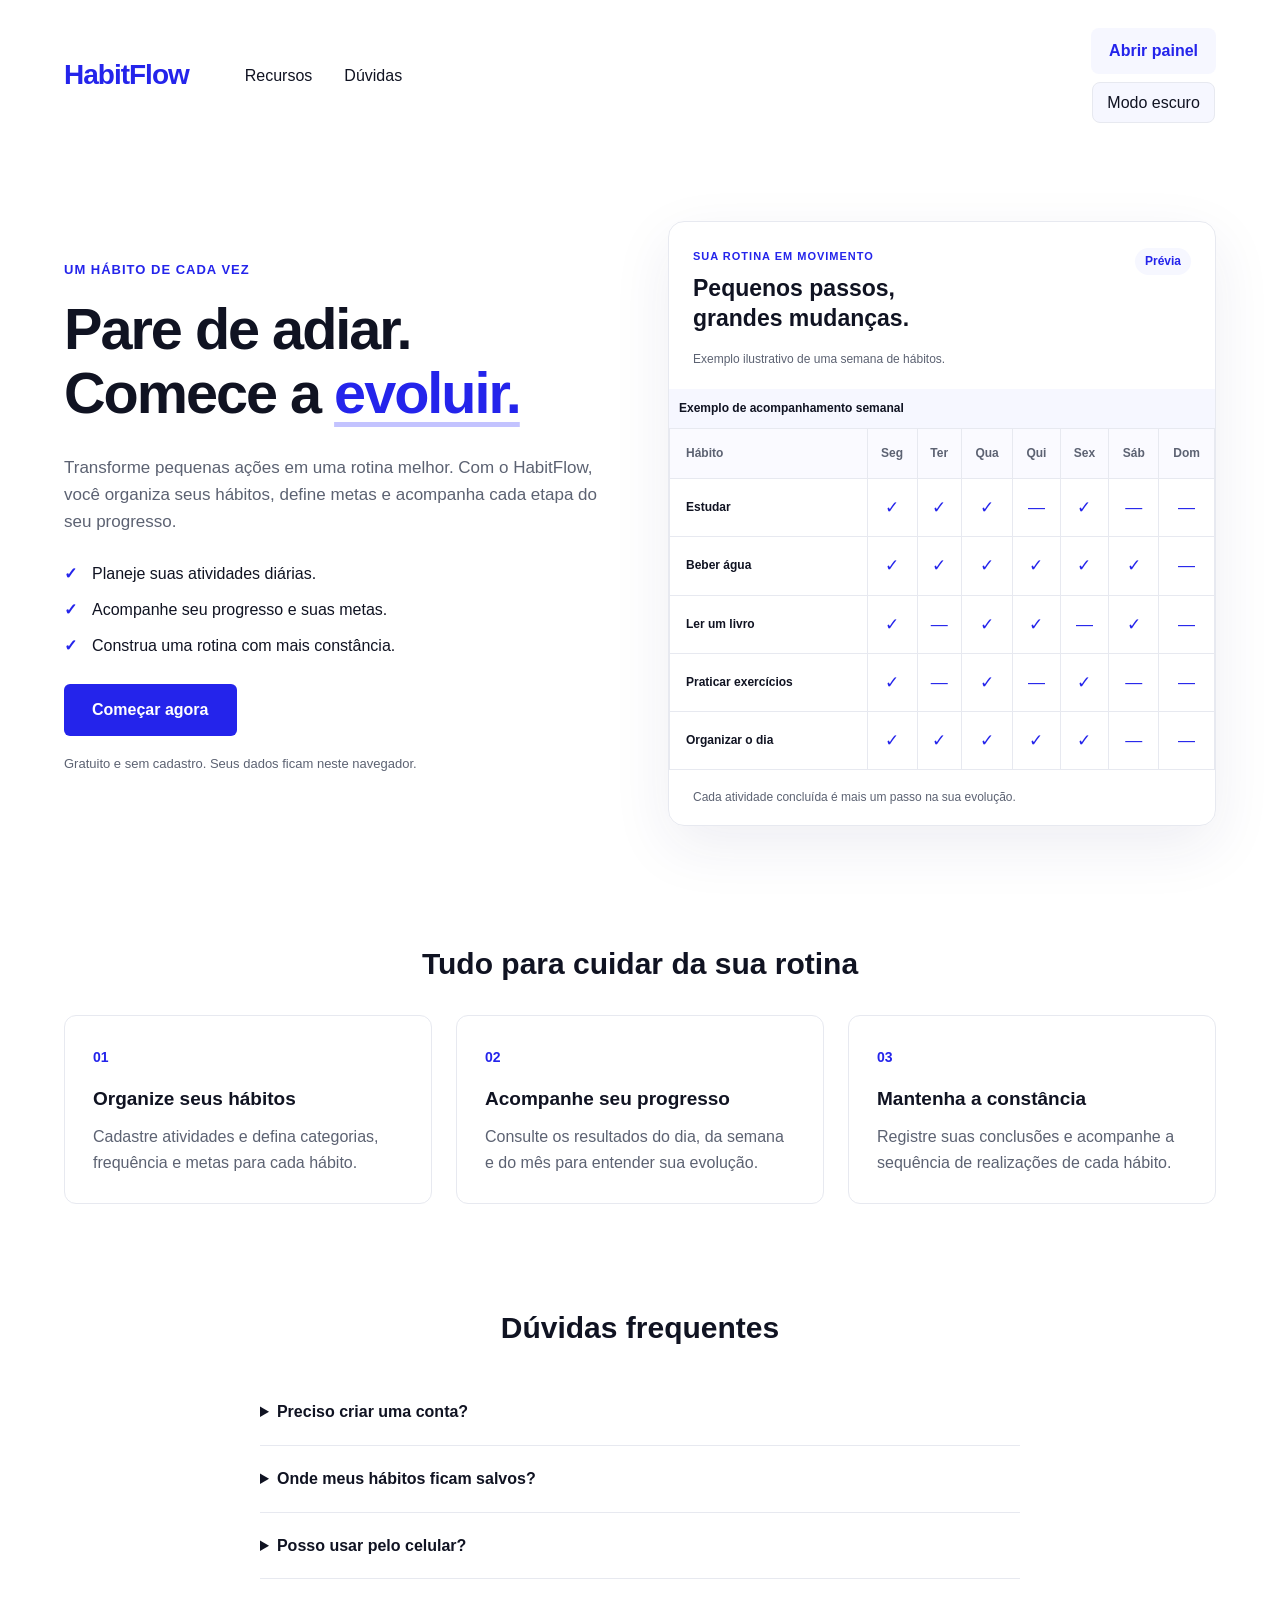
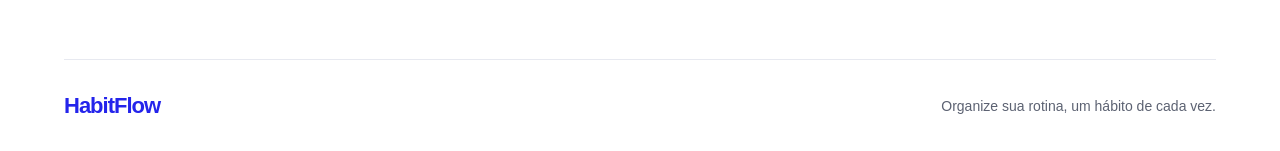
==== html/index.html @ 920fa384 "melhoria na UI (User Interface) da dashboard.html e correção de link na página index.html." ====
<!DOCTYPE html>
<html lang="pt-BR">

<head>

  <!-- Permite acentos e adapta a página à largura do dispositivo. -->

  <meta charset="UTF-8">
  <meta name="viewport" content="width=device-width, initial-scale=1.0">

  <title>HabitFlow | Organize sua rotina</title>

  <meta name="description" content="Organize seus hábitos, estabeleça metas e acompanhe seu progresso com o HabitFlow.">

  <!-- Estilo exclusivo da página inicial. -->

  <link rel="stylesheet" href="../css/inicio.css">

  <script src="../js/inicio.js" defer></script>
</head>

<body>

  <!-- Apresenta a marca, a navegação e o acesso ao painel. -->

  <header class="cabecalho">

    <a class="logo" href="index.html" aria-label="HabitFlow — início">

      HabitFlow

    </a>

    <nav aria-label="Navegação principal">

      <!-- Os links com # levam às seções desta mesma página. -->

      <a href="#recursos">Recursos</a>
      <a href="#duvidas">Dúvidas</a>

    </nav>

    <!-- Agrupa o acesso e o tema na posição indicada. -->
    <div class="acoes-cabecalho">
      <a class="acesso" href="dashboard.html">Abrir painel</a>
      <button id="tema" type="button" aria-pressed="false">Modo escuro</button>
    </div>

  </header>

  <main>

    <!-- Apresentação principal: texto à esquerda e demonstração à direita. -->

    <section class="apresentacao" aria-labelledby="titulo">

      <div class="conteudo">

        <p class="etiqueta">Um hábito de cada vez</p>

        <h1 id="titulo">

          Pare de adiar.<br>
          Comece a <span>evoluir.</span>

        </h1>

        <p class="descricao">

          Transforme pequenas ações em uma rotina melhor.
          Com o HabitFlow, você organiza seus hábitos, define metas
          e acompanha cada etapa do seu progresso.

        </p>

        <ul class="beneficios">

          <li>Planeje suas atividades diárias.</li>
          <li>Acompanhe seu progresso e suas metas.</li>
          <li>Construa uma rotina com mais constância.</li>

        </ul>

        <!-- Abre a página que cadastra e acompanha os hábitos. -->

        <a class="botao" href="dashboard.html">Começar agora</a>

        <p class="observacao">

          Gratuito e sem cadastro. Seus dados ficam neste navegador.

        </p>

      </div>

      <!-- Exemplo visual: os registros abaixo não são dados do usuário. -->

      <div class="previa">

        <div class="previa-cabecalho">

          <div>

            <p class="etiqueta">Sua rotina em movimento</p>
            <h2>Pequenos passos, grandes mudanças.</h2>

          </div>

          <span class="selo">Prévia</span>

        </div>

        <p id="aviso-previa" class="aviso-previa">

          Exemplo ilustrativo de uma semana de hábitos.

        </p>

        <!-- Permite rolar a tabela horizontalmente em telas pequenas. -->

        <div class="tabela-container">

          <table aria-describedby="aviso-previa">

            <caption>Exemplo de acompanhamento semanal</caption>

            <thead>

              <tr>

                <th scope="col">Hábito</th>
                <th scope="col">Seg</th>
                <th scope="col">Ter</th>
                <th scope="col">Qua</th>
                <th scope="col">Qui</th>
                <th scope="col">Sex</th>
                <th scope="col">Sáb</th>
                <th scope="col">Dom</th>

              </tr>

            </thead>

            <!-- Os rótulos descrevem os símbolos para leitores de tela. -->

            <tbody>

              <tr>

                <th scope="row">Estudar</th>
                <td aria-label="Concluído">✓</td>
                <td aria-label="Concluído">✓</td>
                <td aria-label="Concluído">✓</td>
                <td aria-label="Pendente">—</td>
                <td aria-label="Concluído">✓</td>
                <td aria-label="Não previsto">—</td>
                <td aria-label="Não previsto">—</td>

              </tr>

              <tr>

                <th scope="row">Beber água</th>
                <td aria-label="Concluído">✓</td>
                <td aria-label="Concluído">✓</td>
                <td aria-label="Concluído">✓</td>
                <td aria-label="Concluído">✓</td>
                <td aria-label="Concluído">✓</td>
                <td aria-label="Concluído">✓</td>
                <td aria-label="Pendente">—</td>

              </tr>

              <tr>

                <th scope="row">Ler um livro</th>
                <td aria-label="Concluído">✓</td>
                <td aria-label="Pendente">—</td>
                <td aria-label="Concluído">✓</td>
                <td aria-label="Concluído">✓</td>
                <td aria-label="Pendente">—</td>
                <td aria-label="Concluído">✓</td>
                <td aria-label="Pendente">—</td>

              </tr>

              <tr>

                <th scope="row">Praticar exercícios</th>
                <td aria-label="Concluído">✓</td>
                <td aria-label="Não previsto">—</td>
                <td aria-label="Concluído">✓</td>
                <td aria-label="Não previsto">—</td>
                <td aria-label="Concluído">✓</td>
                <td aria-label="Não previsto">—</td>
                <td aria-label="Não previsto">—</td>

              </tr>

              <tr>

                <th scope="row">Organizar o dia</th>
                <td aria-label="Concluído">✓</td>
                <td aria-label="Concluído">✓</td>
                <td aria-label="Concluído">✓</td>
                <td aria-label="Concluído">✓</td>
                <td aria-label="Concluído">✓</td>
                <td aria-label="Pendente">—</td>
                <td aria-label="Pendente">—</td>

              </tr>

            </tbody>

          </table>

        </div>

        <p class="previa-rodape">

          Cada atividade concluída é mais um passo na sua evolução.

        </p>

      </div>

    </section>

    <!-- Resume as funcionalidades disponíveis no painel. -->

    <section id="recursos" class="recursos" aria-labelledby="titulo-recursos">

      <h2 id="titulo-recursos">Tudo para cuidar da sua rotina</h2>

      <div class="cards">

        <article class="card">

          <!-- A numeração é decorativa e fica oculta dos leitores de tela. -->

          <span class="numero" aria-hidden="true">01</span>

          <h3>Organize seus hábitos</h3>

          <p>

            Cadastre atividades e defina categorias, frequência
            e metas para cada hábito.

          </p>

        </article>

        <article class="card">

          <span class="numero" aria-hidden="true">02</span>

          <h3>Acompanhe seu progresso</h3>

          <p>

            Consulte os resultados do dia, da semana e do mês
            para entender sua evolução.

          </p>

        </article>

        <article class="card">

          <span class="numero" aria-hidden="true">03</span>

          <h3>Mantenha a constância</h3>

          <p>

            Registre suas conclusões e acompanhe a sequência
            de realizações de cada hábito.

          </p>

        </article>

      </div>

    </section>

    <!-- details e summary permitem abrir respostas sem JavaScript. -->

    <section id="duvidas" class="duvidas" aria-labelledby="titulo-duvidas">

      <h2 id="titulo-duvidas">Dúvidas frequentes</h2>

      <details>

        <summary>Preciso criar uma conta?</summary>

        <p>Não. Basta abrir o painel e começar a cadastrar seus hábitos.</p>

      </details>

      <details>

        <summary>Onde meus hábitos ficam salvos?</summary>

        <p>

          Os dados ficam no navegador utilizado. Limpar os dados do site
          pode apagar seus registros. Não há sincronização entre dispositivos.

        </p>

      </details>

      <details>

        <summary>Posso usar pelo celular?</summary>

        <p>

          Sim. A interface se adapta a celulares, tablets e computadores.

        </p>

      </details>

    </section>

  </main>

  <footer class="rodape">

    <a class="logo" href="index.html">HabitFlow</a>
    <p>Organize sua rotina, um hábito de cada vez.</p>

  </footer>

</body>

</html>
---- css/inicio.css ----
/* Centraliza as cores para facilitar alterações na identidade visual. */
:root {
  --azul: #2424eb;
  --azul-escuro: #1919b7;
  --texto: #101322;
  --texto-suave: #5c6272;
  --borda: #e7e9f0;
  --fundo-suave: #f6f7ff;
}

/* Inclui bordas e preenchimento na largura definida dos elementos. */
* {
  box-sizing: border-box;
}

/* Suaviza a navegação para as seções Recursos e Dúvidas. */
html {
  scroll-behavior: smooth;
  scroll-padding-top: 24px;
}

body {
  margin: 0;
  background: #fff;
  color: var(--texto);
  font-family: Arial, Helvetica, sans-serif;
  line-height: 1.6;
}

a {
  color: inherit;
  text-decoration: none;
}

/* Destaca o elemento selecionado durante a navegação pelo teclado. */
a:focus-visible,
summary:focus-visible,
.tabela-container:focus-visible {
  outline: 3px solid var(--azul);
  outline-offset: 5px;
}

/* Limita a largura do conteúdo e mantém margens nas laterais. */
.cabecalho,
main,
.rodape {
  width: min(1200px, 90%);
  margin-inline: auto;
}

/* Organiza marca, navegação e acesso ao painel na mesma linha. */
.cabecalho {
  display: flex;
  align-items: center;
  gap: 56px;
  padding-block: 28px;
}

.logo {
  color: var(--azul);
  font-size: 28px;
  font-weight: 800;
  letter-spacing: -1px;
}

.cabecalho nav {
  display: flex;
  gap: 32px;
}

.cabecalho nav a:hover {
  color: var(--azul);
}

/* Empurra o acesso ao painel para o lado direito do cabeçalho. */
.acesso {
  margin-left: auto;
  padding: 10px 18px;
  background: var(--fundo-suave);
  color: var(--azul);
  border-radius: 8px;
  font-weight: 700;
}

.acesso:hover {
  background: #e8eaff;
}

/* Divide a apresentação em duas colunas de mesma largura. */
.apresentacao {
  display: grid;
  grid-template-columns: 1fr 1fr;
  align-items: center;
  gap: 56px;
  min-height: 680px;
  padding-block: 70px;
}

.etiqueta {
  margin: 0 0 16px;
  color: var(--azul);
  font-size: 13px;
  font-weight: 700;
  letter-spacing: 1px;
  text-transform: uppercase;
}

/* Ajusta o título à tela, respeitando os limites de 40px e 64px. */
h1 {
  margin: 0 0 28px;
  font-size: clamp(40px, 4.5vw, 64px);
  line-height: 1.12;
  letter-spacing: -2px;
}

h1 span {
  color: var(--azul);
  text-decoration: underline;
  text-decoration-color: #c3c3ff;
  text-decoration-thickness: 5px;
  text-underline-offset: 9px;
}

.descricao {
  max-width: 540px;
  margin: 0;
  color: var(--texto-suave);
  font-size: 17px;
}

.beneficios {
  display: grid;
  gap: 10px;
  margin-block: 26px;
  padding: 0;
  list-style: none;
}

.beneficios li {
  position: relative;
  padding-left: 28px;
}

/* Acrescenta a marca de verificação sem repetir símbolos no HTML. */
.beneficios li::before {
  position: absolute;
  left: 0;
  color: var(--azul);
  font-weight: 700;
  content: "✓";
}

.botao {
  display: inline-block;
  padding: 13px 28px;
  background: var(--azul);
  color: #fff;
  border-radius: 6px;
  font-weight: 700;
}

.botao:hover {
  background: var(--azul-escuro);
}

.observacao {
  margin-top: 18px;
  color: var(--texto-suave);
  font-size: 13px;
}

/* min-width evita que a tabela force a coluna a ultrapassar a tela. */
.previa {
  min-width: 0;
  overflow: hidden;
  border: 1px solid var(--borda);
  border-radius: 16px;
  box-shadow: 0 20px 60px rgb(36 36 100 / 8%);
}

.previa-cabecalho {
  display: flex;
  align-items: flex-start;
  justify-content: space-between;
  gap: 16px;
  padding: 26px 24px 10px;
}

.previa .etiqueta {
  margin-bottom: 8px;
  font-size: 11px;
}

.previa h2 {
  max-width: 280px;
  margin: 0;
  font-size: 23px;
  line-height: 1.3;
}

.selo {
  padding: 4px 10px;
  background: var(--fundo-suave);
  color: var(--azul);
  border-radius: 20px;
  font-size: 12px;
  font-weight: 700;
}

.aviso-previa {
  margin: 0;
  padding: 6px 24px 20px;
  color: var(--texto-suave);
  font-size: 12px;
}

/* Mantém a rolagem horizontal restrita à tabela. */
.tabela-container {
  overflow-x: auto;
}

table {
  width: 100%;
  border-collapse: collapse;
  font-size: 12px;
}

caption {
  padding: 10px;
  background: var(--fundo-suave);
  text-align: left;
  font-weight: 700;
}

th,
td {
  padding: 15px 8px;
  border: 1px solid var(--borda);
  text-align: center;
  white-space: nowrap;
}

thead th {
  background: #fafaff;
  color: var(--texto-suave);
}

/* Reserva mais espaço para os nomes dos hábitos. */
th:first-child {
  min-width: 155px;
  padding-left: 16px;
  text-align: left;
}

td {
  color: var(--azul);
  font-size: 17px;
}

.previa-rodape {
  margin: 0;
  padding: 18px 24px;
  color: var(--texto-suave);
  font-size: 12px;
}

.recursos {
  padding-block: 48px 72px;
}

.recursos > h2,
.duvidas > h2 {
  margin: 0 0 32px;
  font-size: 30px;
  line-height: 1.3;
  text-align: center;
}

/* Distribui os três recursos lado a lado em telas maiores. */
.cards {
  display: grid;
  grid-template-columns: repeat(3, 1fr);
  gap: 24px;
}

.card {
  padding: 28px;
  border: 1px solid var(--borda);
  border-radius: 12px;
}

.numero {
  color: var(--azul);
  font-size: 14px;
  font-weight: 700;
}

.card h3 {
  margin: 14px 0 10px;
  font-size: 19px;
}

.card p {
  margin: 0;
  color: var(--texto-suave);
}

/* Uma largura menor facilita a leitura das perguntas e respostas. */
.duvidas {
  max-width: 760px;
  margin-inline: auto;
  padding-block: 32px 80px;
}

details {
  padding-block: 20px;
  border-bottom: 1px solid var(--borda);
}

summary {
  cursor: pointer;
  font-weight: 700;
}

details p {
  margin-bottom: 0;
  color: var(--texto-suave);
}

.rodape {
  display: flex;
  align-items: center;
  justify-content: space-between;
  gap: 20px;
  padding-block: 28px;
  border-top: 1px solid var(--borda);
}

.rodape .logo {
  font-size: 22px;
}

.rodape p {
  margin: 0;
  color: var(--texto-suave);
  font-size: 14px;
}

/* Em telas menores, coloca a apresentação e os cards em uma coluna. */
@media (max-width: 960px) {
  .apresentacao {
    grid-template-columns: 1fr;
    gap: 40px;
    min-height: auto;
    padding-block: 48px;
  }

  .conteudo {
    max-width: 640px;
  }

  .previa {
    width: 100%;
    max-width: 640px;
  }

  .cards {
    grid-template-columns: 1fr;
  }
}

/* Ajusta o cabeçalho, os espaçamentos e o rodapé para celulares. */
@media (max-width: 600px) {
  .cabecalho {
    flex-wrap: wrap;
    justify-content: space-between;
    gap: 20px;
    padding-block: 20px;
  }

  .cabecalho nav {
    order: 3;
    width: 100%;
    gap: 24px;
  }

  .acesso {
    margin-left: 0;
    padding: 8px 12px;
    font-size: 14px;
  }

  h1 {
    letter-spacing: -1px;
  }

  .previa-cabecalho {
    padding: 20px 16px 10px;
  }

  .aviso-previa {
    padding-inline: 16px;
  }

  .rodape {
    align-items: flex-start;
    flex-direction: column;
    gap: 8px;
  }
}

/* Respeita a preferência de quem desativa animações no dispositivo. */
@media (prefers-reduced-motion: reduce) {
  html {
    scroll-behavior: auto;
  }
}
/* Mantém o botão de tema abaixo de Abrir painel, inclusive no celular. */
.acoes-cabecalho {
  display: flex;
  flex-direction: column;
  align-items: center;
  gap: 8px;
  margin-left: auto;
}
.acoes-cabecalho .acesso { margin-left: 0; }
#tema {
  padding: 7px 14px;
  border: 1px solid var(--borda);
  border-radius: 8px;
  background: var(--fundo-suave);
  color: var(--texto);
  font: inherit;
  cursor: pointer;
}
#tema:focus-visible {
  outline: 3px solid var(--azul);
  outline-offset: 4px;
}
/* A preferência é compartilhada com a dashboard. */
body.escuro {
  --azul: #a5b4ff;
  --azul-escuro: #c0caff;
  --texto: #eef0ff;
  --texto-suave: #b8bfd8;
  --borda: #39415e;
  --fundo-suave: #242a43;
  background: #191d30;
  color-scheme: dark;
}
.escuro thead th { background: var(--fundo-suave); }
.escuro .acesso:hover { background: #343d60; }
.escuro .botao { color: #101322; }
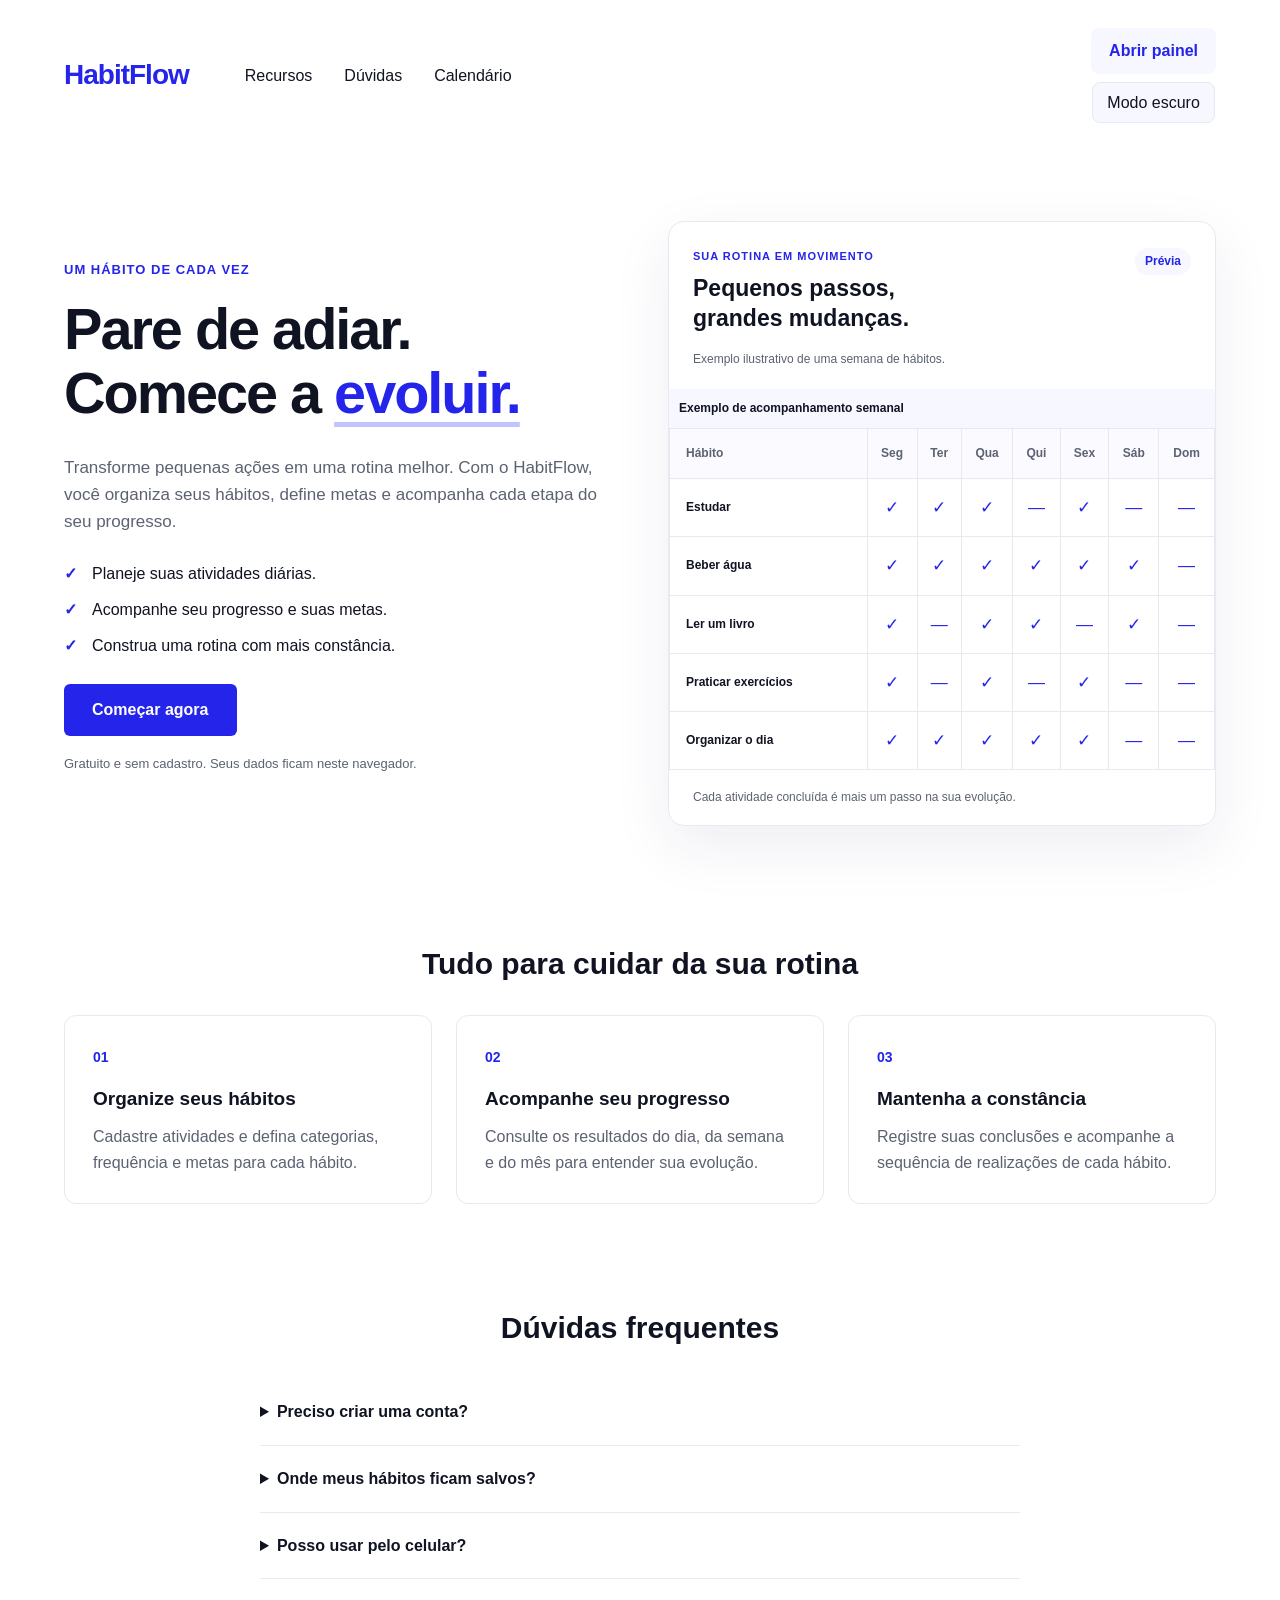
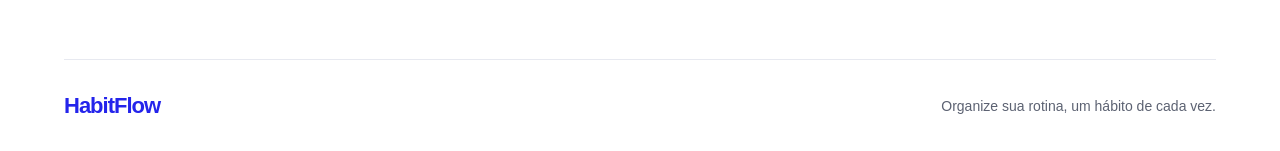
==== commit defde304: "adição do calendario" ====
--- a/html/index.html
+++ b/html/index.html
@@ -37,6 +37,7 @@
 
       <a href="#recursos">Recursos</a>
       <a href="#duvidas">Dúvidas</a>
+      <a href="calendario.html">Calendário</a>
 
     </nav>
 
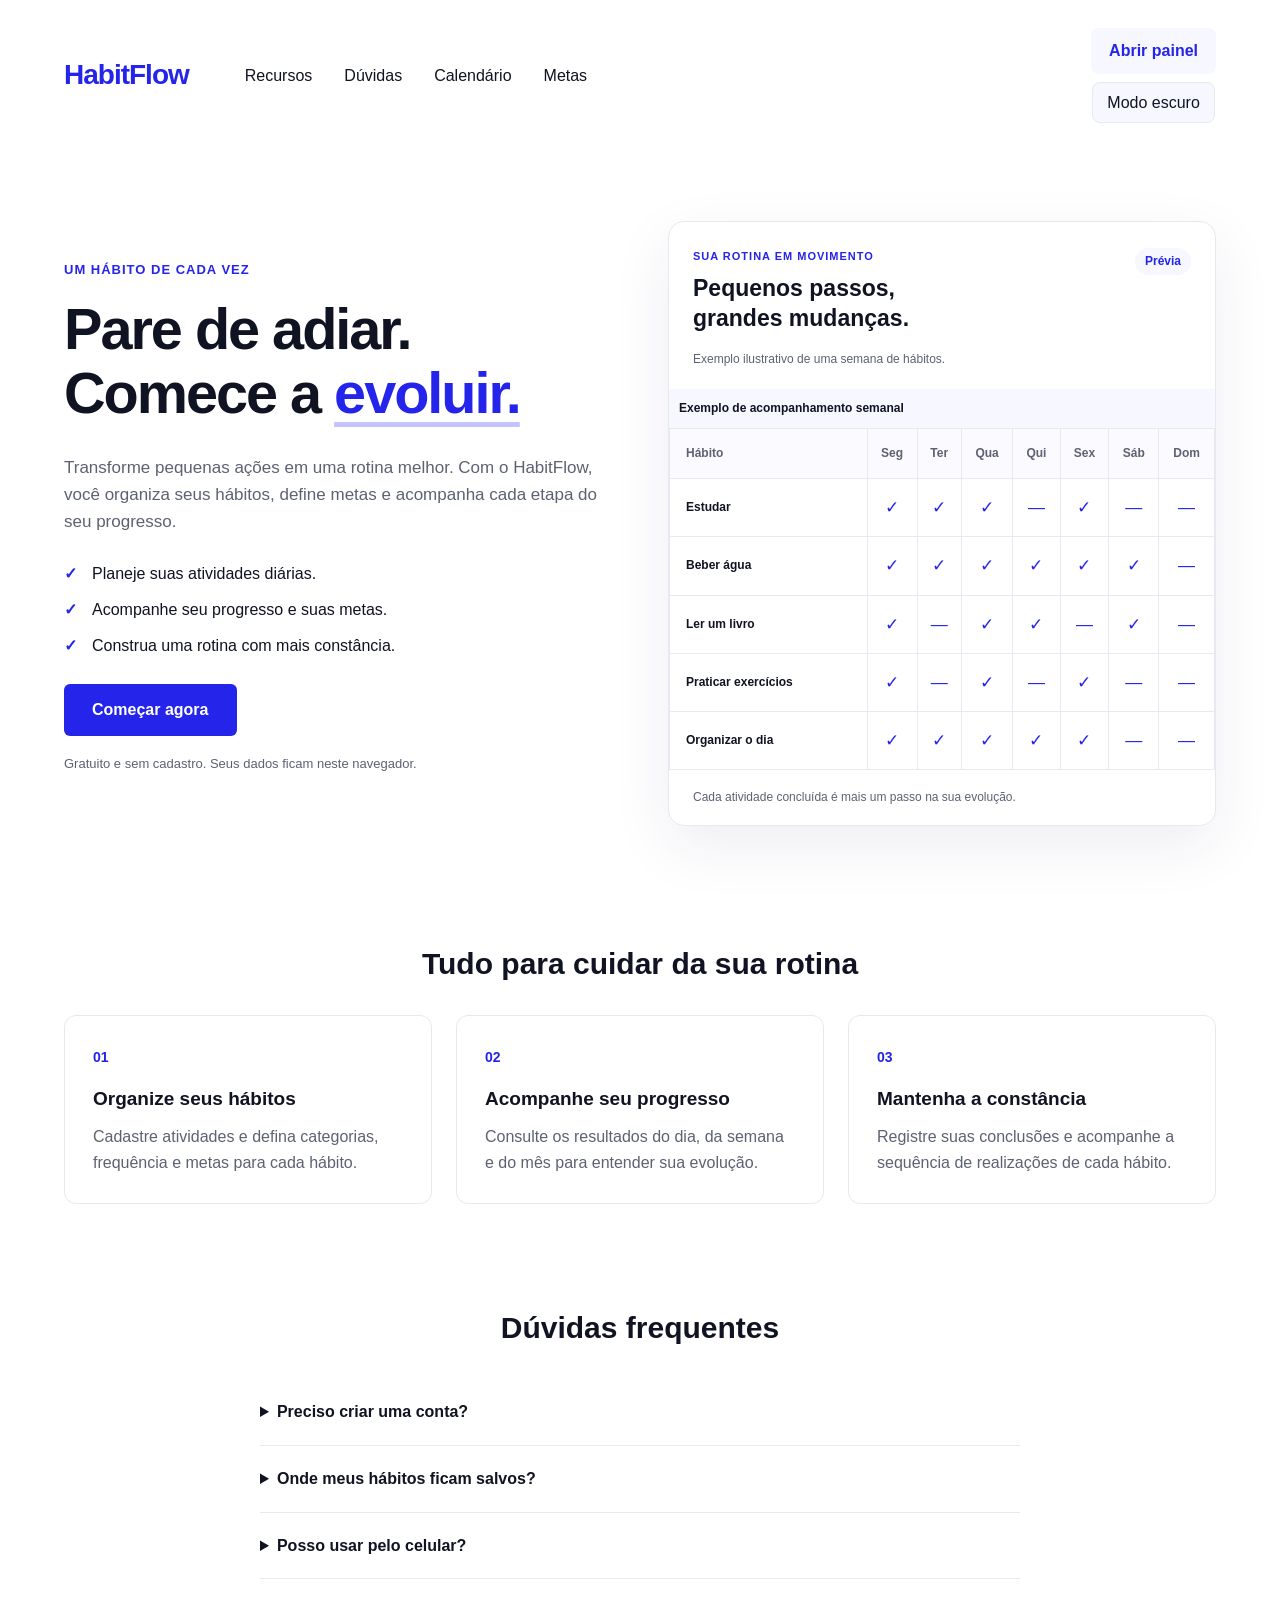
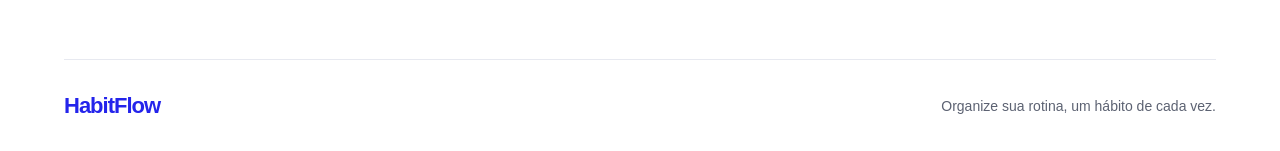
==== commit 9bc2da72: "adição da pagina metas no index" ====
--- a/html/index.html
+++ b/html/index.html
@@ -17,6 +17,7 @@
   <link rel="stylesheet" href="../css/inicio.css">
 
   <script src="../js/inicio.js" defer></script>
+
 </head>
 
 <body>
@@ -38,13 +39,16 @@
       <a href="#recursos">Recursos</a>
       <a href="#duvidas">Dúvidas</a>
       <a href="calendario.html">Calendário</a>
+      <a hreft="metas.html">Metas</a>
 
     </nav>
 
     <!-- Agrupa o acesso e o tema na posição indicada. -->
     <div class="acoes-cabecalho">
+
       <a class="acesso" href="dashboard.html">Abrir painel</a>
       <button id="tema" type="button" aria-pressed="false">Modo escuro</button>
+
     </div>
 
   </header>
@@ -338,4 +342,4 @@
 
 </body>
 
-</html>+</html>
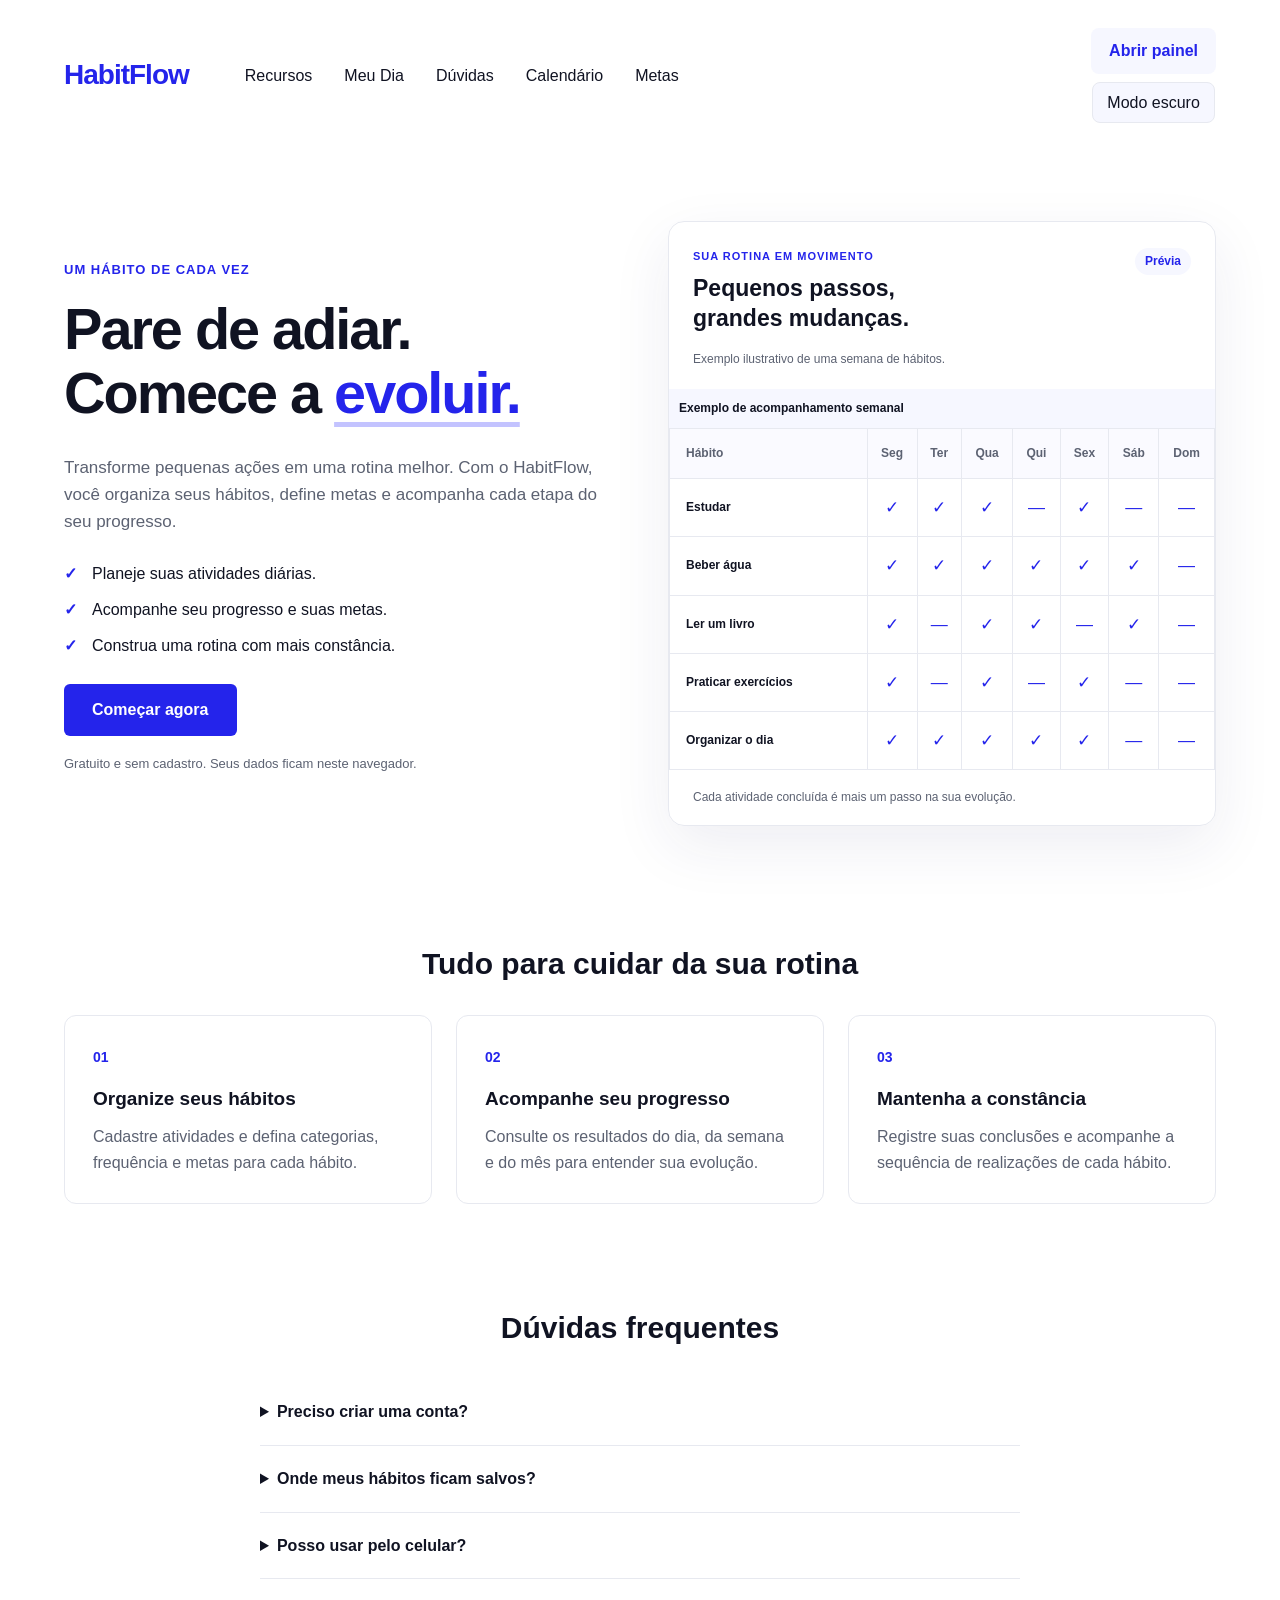
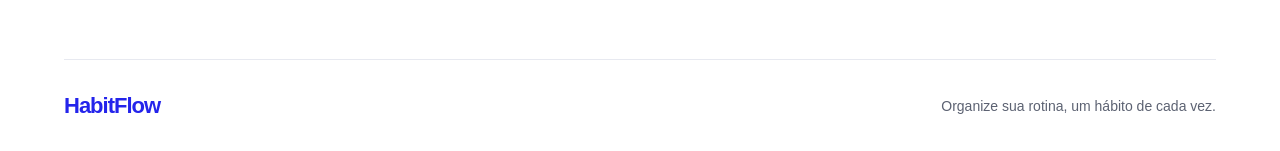
==== commit e2880bf0: "feat: criar e integrar tela Meu Dia" ====
--- a/html/index.html
+++ b/html/index.html
@@ -37,9 +37,10 @@
       <!-- Os links com # levam às seções desta mesma página. -->
 
       <a href="#recursos">Recursos</a>
+      <a href="meu-dia.html">Meu Dia</a>
       <a href="#duvidas">Dúvidas</a>
       <a href="calendario.html">Calendário</a>
-      <a hreft="metas.html">Metas</a>
+      <a href="metas.html">Metas</a>
 
     </nav>
 
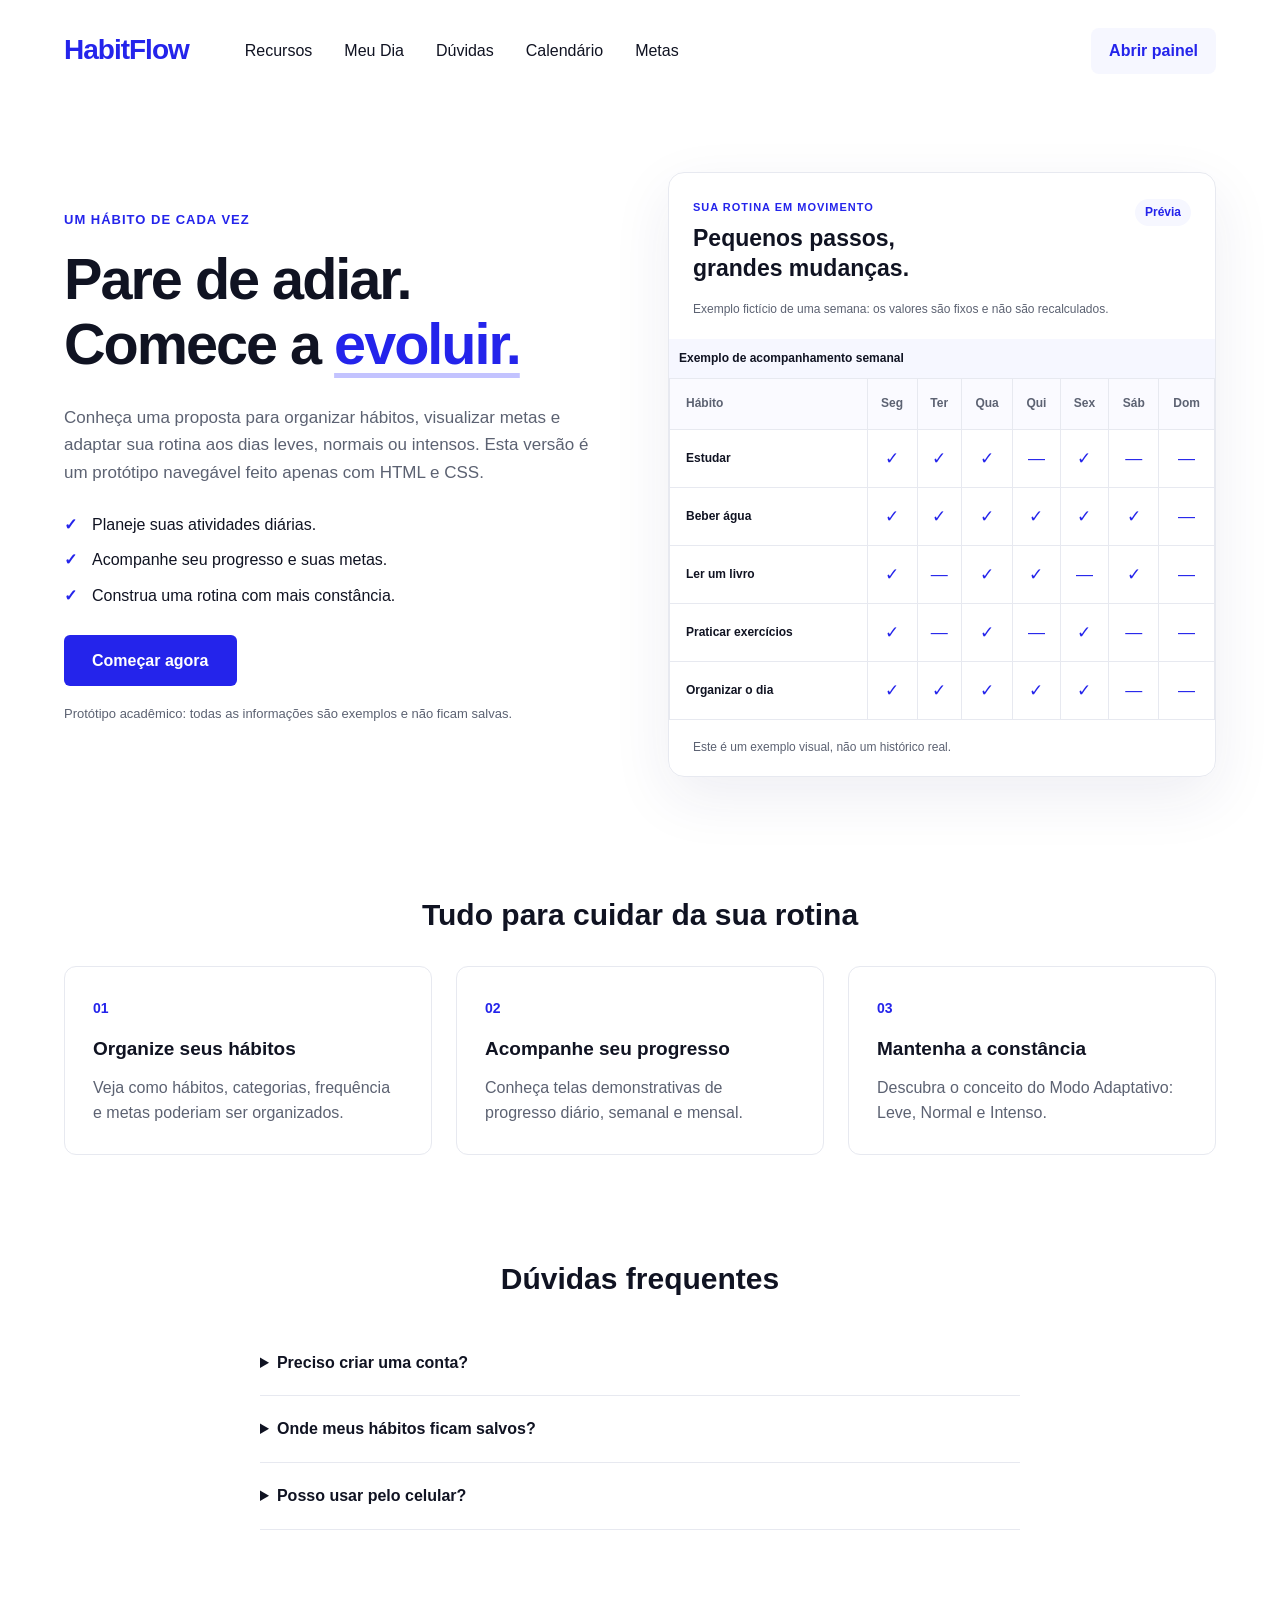
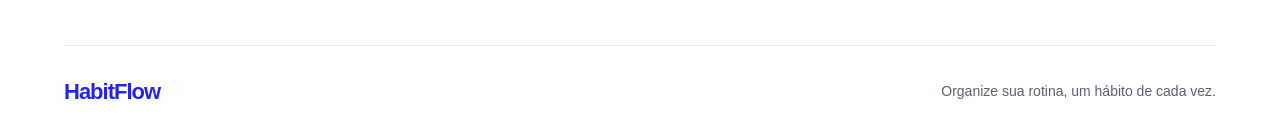
==== commit c58af66d: "feat: transformar página inicial em apresentação HTML e CSS" ====
--- a/html/index.html
+++ b/html/index.html
@@ -15,8 +15,8 @@
   <!-- Estilo exclusivo da página inicial. -->
 
   <link rel="stylesheet" href="../css/inicio.css">
-
-  <script src="../js/inicio.js" defer></script>
+  <link rel="stylesheet" href="../css/apresentacao.css">
+
 
 </head>
 
@@ -48,7 +48,7 @@
     <div class="acoes-cabecalho">
 
       <a class="acesso" href="dashboard.html">Abrir painel</a>
-      <button id="tema" type="button" aria-pressed="false">Modo escuro</button>
+      
 
     </div>
 
@@ -73,9 +73,9 @@
 
         <p class="descricao">
 
-          Transforme pequenas ações em uma rotina melhor.
-          Com o HabitFlow, você organiza seus hábitos, define metas
-          e acompanha cada etapa do seu progresso.
+          Conheça uma proposta para organizar hábitos, visualizar metas
+          e adaptar sua rotina aos dias leves, normais ou intensos.
+          Esta versão é um protótipo navegável feito apenas com HTML e CSS.
 
         </p>
 
@@ -93,7 +93,7 @@
 
         <p class="observacao">
 
-          Gratuito e sem cadastro. Seus dados ficam neste navegador.
+          Protótipo acadêmico: todas as informações são exemplos e não ficam salvas.
 
         </p>
 
@@ -118,7 +118,7 @@
 
         <p id="aviso-previa" class="aviso-previa">
 
-          Exemplo ilustrativo de uma semana de hábitos.
+          Exemplo fictício de uma semana: os valores são fixos e não são recalculados.
 
         </p>
 
@@ -224,7 +224,7 @@
 
         <p class="previa-rodape">
 
-          Cada atividade concluída é mais um passo na sua evolução.
+          Este é um exemplo visual, não um histórico real.
 
         </p>
 
@@ -250,8 +250,7 @@
 
           <p>
 
-            Cadastre atividades e defina categorias, frequência
-            e metas para cada hábito.
+            Veja como hábitos, categorias, frequência e metas poderiam ser organizados.
 
           </p>
 
@@ -265,8 +264,7 @@
 
           <p>
 
-            Consulte os resultados do dia, da semana e do mês
-            para entender sua evolução.
+            Conheça telas demonstrativas de progresso diário, semanal e mensal.
 
           </p>
 
@@ -280,8 +278,7 @@
 
           <p>
 
-            Registre suas conclusões e acompanhe a sequência
-            de realizações de cada hábito.
+            Descubra o conceito do Modo Adaptativo: Leve, Normal e Intenso.
 
           </p>
 
@@ -301,7 +298,7 @@
 
         <summary>Preciso criar uma conta?</summary>
 
-        <p>Não. Basta abrir o painel e começar a cadastrar seus hábitos.</p>
+        <p>Não. É possível navegar livremente pelo protótipo e explorar as telas.</p>
 
       </details>
 
@@ -311,8 +308,8 @@
 
         <p>
 
-          Os dados ficam no navegador utilizado. Limpar os dados do site
-          pode apagar seus registros. Não há sincronização entre dispositivos.
+          Esta versão de apresentação não salva hábitos. Os cartões, metas e indicadores são fictícios.
+          O projeto original com JavaScript permanece preservado em outra versão do repositório.
 
         </p>
 
@@ -324,7 +321,7 @@
 
         <p>
 
-          Sim. A interface se adapta a celulares, tablets e computadores.
+          Sim. O layout responsivo foi construído com CSS para celular, tablet e computador.
 
         </p>
 
--- a/css/apresentacao.css
+++ b/css/apresentacao.css
@@ -0,0 +1,70 @@
+/* HabitFlow: recursos demonstrativos de HTML + CSS, sem JavaScript. */
+:root { --hf-verde: #16855e; --hf-amarelo: #d7a72b; }
+.aviso-demonstracao { padding: 13px 16px; background: #edf3ff; color: #273667; border: 1px solid #cbd7ff; border-radius: 12px; margin: 18px 0 28px; font-size: 14px; }
+.selo-demonstracao { display: inline-block; padding: 5px 10px; border-radius: 999px; background: #e8ecff; color: #2424b4; font-weight: bold; font-size: 12px; }
+.destaque-dia { display: flex; justify-content: space-between; align-items: center; flex-wrap: wrap; gap: 20px; margin-bottom: 24px; }
+.destaque-dia h1 { margin-bottom: 12px; }
+.metricas { display: grid; grid-template-columns: repeat(3,minmax(0,1fr)); gap: 16px; margin-bottom: 28px; }
+.metrica { border: 1px solid var(--borda); border-radius: 14px; padding: 20px; background: var(--superficie-suave); }
+.metrica strong { display: block; font-size: clamp(26px,3vw,40px); line-height: 1.3; }
+.metrica span { color: var(--texto-suave); font-size: 14px; }
+.titulo-com-acao { display: flex; align-items: center; justify-content: space-between; gap: 16px; flex-wrap: wrap; margin-bottom: 20px; }
+.titulo-com-acao h2 { margin: 0; }
+.grade-cartoes { display: grid; grid-template-columns: repeat(2,minmax(0,1fr)); gap: 16px; }
+.habito-demo, .meta-demo { border: 1px solid var(--borda); background: var(--superficie-suave); border-radius: 14px; padding: 22px; }
+.habito-demo label { display: flex; align-items: flex-start; gap: 12px; font-weight: 700; font-size: 18px; cursor: pointer; }
+.habito-demo input[type="checkbox"] { width: 24px; height: 24px; min-height: 24px; flex: none; accent-color: var(--hf-verde); }
+.habito-demo:has(input:checked) { border-color: #79bea5; background: #ebf9f2; }
+.habito-demo:has(input:checked) label span { text-decoration: line-through; }
+.habito-demo p, .meta-demo p { margin: 14px 0 0; color: var(--texto-suave); font-size: 14px; }
+.nota-interacao { color: var(--texto-suave); font-size: 13px; margin-top: 14px; }
+.progresso-ilustrativo { display: grid; gap: 9px; }
+.progresso-ilustrativo progress { width: 100%; height: 14px; accent-color: var(--hf-verde); }
+.progresso-ilustrativo small { color: var(--texto-suave); }
+.bloco + .bloco { margin-top: 24px; }
+.modo-demo { --modo-borda: var(--borda); }
+.modo-demo input[type="radio"] { position: absolute; width: 1px; height: 1px; opacity: 0; }
+.modo-demo .opcao { display: inline-flex; flex-direction: column; gap: 6px; vertical-align: top; width: calc(33.333% - 10px); min-height: 116px; margin: 0 9px 16px 0; padding: 18px; border: 2px solid var(--borda); border-radius: 12px; background: var(--superficie-suave); cursor: pointer; }
+.modo-demo .opcao strong { font-size: 19px; }
+.modo-demo .opcao small { color: var(--texto-suave); }
+.modo-demo input:focus-visible + .opcao { outline: 3px solid var(--azul); outline-offset: 3px; }
+#modo-leve:checked + .opcao, #modo-normal:checked + .opcao, #modo-intenso:checked + .opcao { border-color: var(--azul); background: #ecf0ff; }
+.modo-demo .rotina { display: none; border-top: 1px solid var(--borda); padding-top: 22px; }
+#modo-leve:checked ~ .rotinas .rotina-leve,
+#modo-normal:checked ~ .rotinas .rotina-normal,
+#modo-intenso:checked ~ .rotinas .rotina-intensa { display: block; }
+.lista-rotina { display: grid; gap: 10px; list-style: none; margin: 18px 0 0; padding: 0; }
+.lista-rotina li { background: var(--superficie-suave); padding: 15px; border-radius: 10px; display: flex; flex-wrap: wrap; justify-content: space-between; gap: 12px; }
+.lista-rotina .indicacao { color: var(--texto-suave); font-size: 13px; }
+.lista-rotina .dispensa { color: #735baa; font-weight: 700; }
+.calendario-estatico { display: grid; grid-template-columns: repeat(7,minmax(0,1fr)); gap: 8px; }
+.calendario-estatico .semana-dia { font-size: 13px; color: var(--texto-suave); text-align: center; padding: 8px 0; }
+.calendario-estatico a, .calendario-estatico .vazio { display: flex; flex-direction: column; align-items: center; justify-content: center; gap: 3px; min-height: 74px; border: 1px solid var(--borda); border-radius: 10px; background: var(--superficie-suave); text-decoration: none; }
+.calendario-estatico a:focus-visible { outline: 3px solid var(--azul); outline-offset: 2px; }
+.calendario-estatico a small { font-size: 10px; }
+.calendario-estatico a.completo { background: #d8f5e5; color: #135539; }
+.calendario-estatico a.parcial { background: #fff0c4; color: #674400; }
+.calendario-estatico a.dispensado { background: #ece3ff; color: #493079; }
+.calendario-estatico a.pendente { background: #ffe8e8; color: #7d2626; }
+.legenda-estatica { display: flex; flex-wrap: wrap; gap: 10px 18px; list-style: none; padding: 0; color: var(--texto-suave); font-size: 13px; }
+.legenda-estatica li::before { content: "●"; margin-right: 7px; }
+.legenda-estatica .feito::before { color: #16855e; }
+.legenda-estatica .parte::before { color: #d7a72b; }
+.legenda-estatica .pausa::before { color: #8d6fc4; }
+.exemplo-dia { display: grid; gap: 10px; }
+.exemplo-dia details { background: var(--superficie-suave); border: 1px solid var(--borda); border-radius: 10px; padding: 16px; }
+.exemplo-dia summary { cursor: pointer; font-weight: 700; }
+.exemplo-dia p { margin: 12px 0 0; color: var(--texto-suave); }
+.meta-demo h3 { margin: 0 0 8px; }
+.meta-demo progress { width: 100%; accent-color: var(--hf-verde); margin-top: 15px; }
+.secao-explicacao { margin-top: 34px; }
+.secao-explicacao details { padding: 16px 0; border-bottom: 1px solid var(--borda); }
+.secao-explicacao summary { font-weight: bold; cursor: pointer; }
+footer { margin-top: 35px; }
+@media (max-width: 750px) {
+  .metricas, .grade-cartoes { grid-template-columns: 1fr; }
+  .modo-demo .opcao { display: flex; width: 100%; min-height: auto; margin-right: 0; }
+  .calendario-estatico { gap: 4px; }
+  .calendario-estatico a, .calendario-estatico .vazio { min-height: 55px; font-size: 13px; }
+  .calendario-estatico a small { font-size: 9px; }
+}
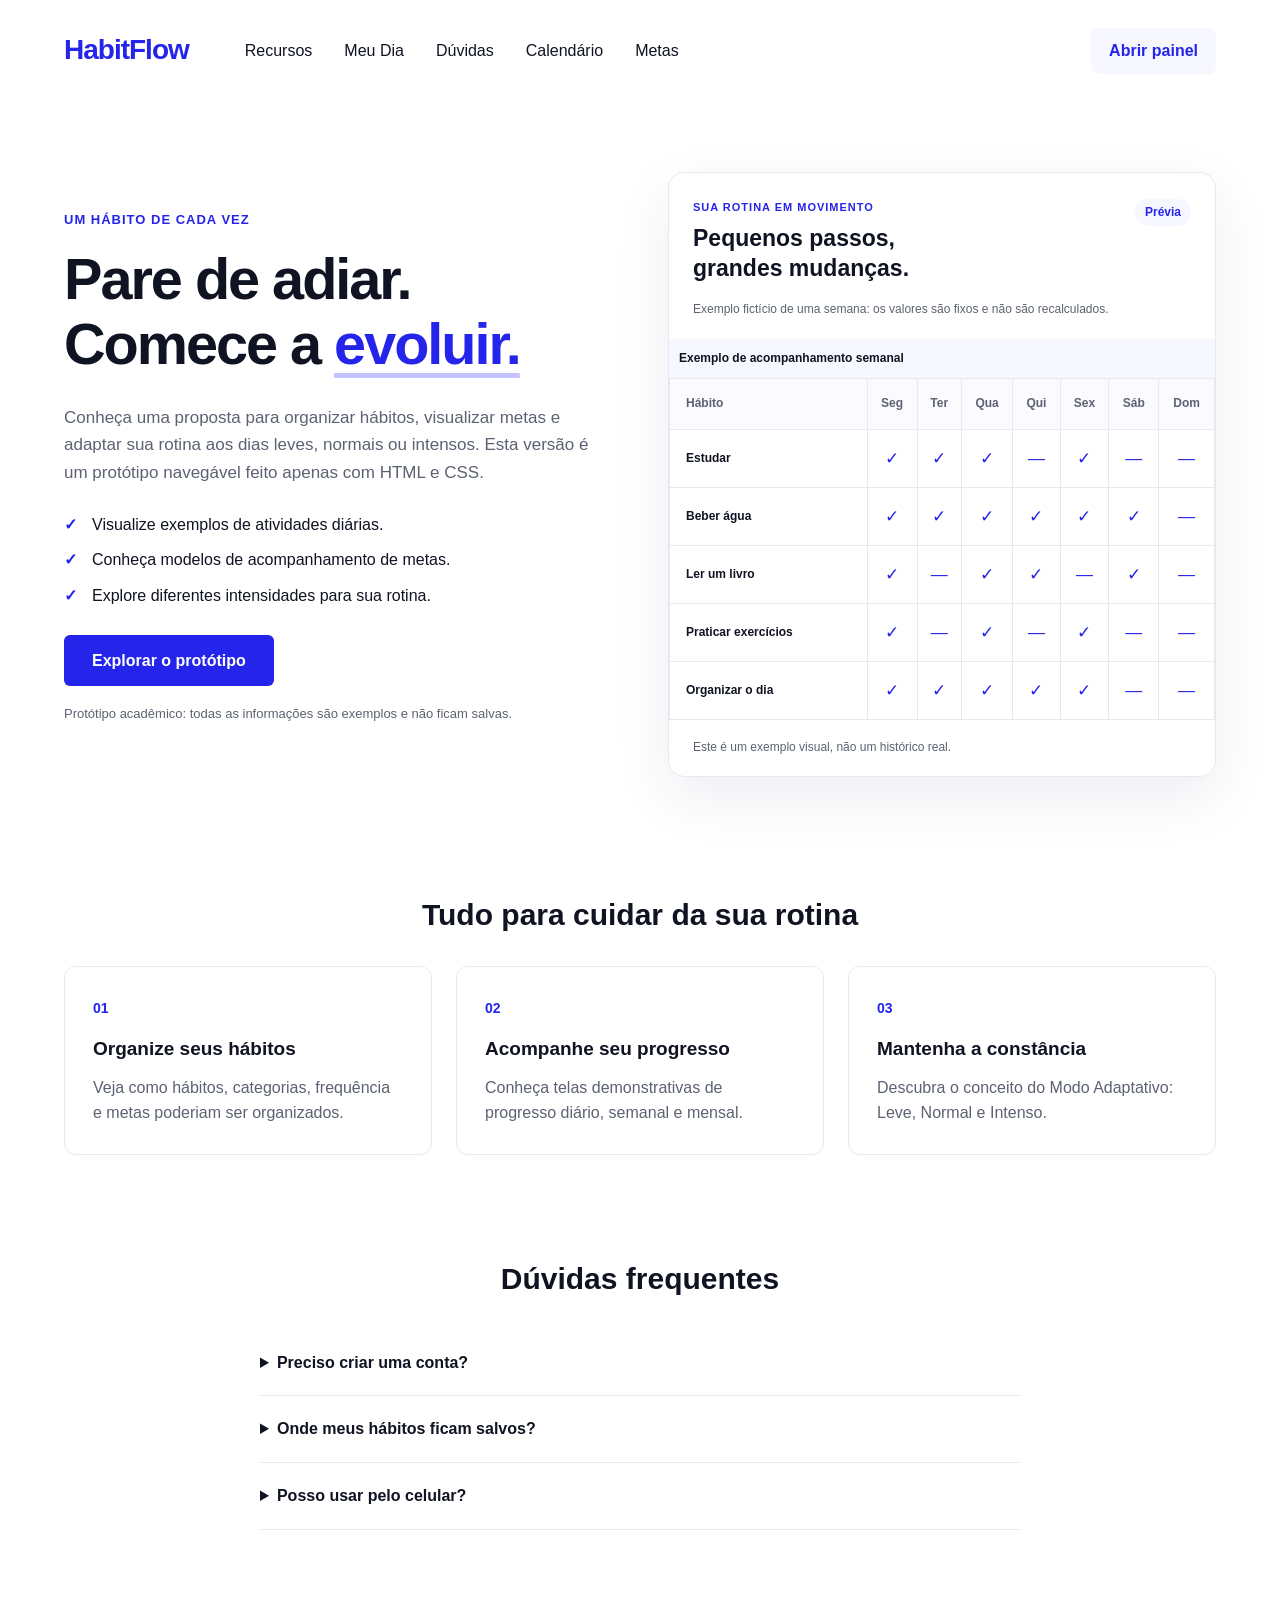
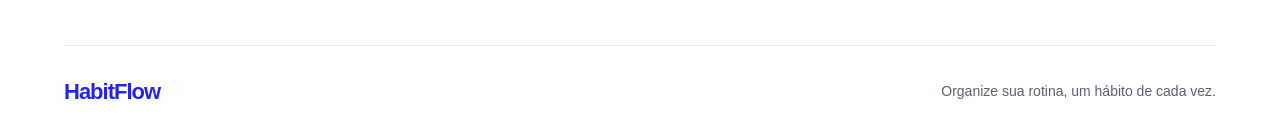
==== commit a52fb837: "docs: esclarecer textos e ações do protótipo HTML CSS" ====
--- a/html/index.html
+++ b/html/index.html
@@ -10,7 +10,7 @@
 
   <title>HabitFlow | Organize sua rotina</title>
 
-  <meta name="description" content="Organize seus hábitos, estabeleça metas e acompanhe seu progresso com o HabitFlow.">
+  <meta name="description" content="Explore o protótipo HabitFlow: hábitos, metas e Modo Adaptativo demonstrados com HTML e CSS.">
 
   <!-- Estilo exclusivo da página inicial. -->
 
@@ -44,7 +44,7 @@
 
     </nav>
 
-    <!-- Agrupa o acesso e o tema na posição indicada. -->
+    <!-- Agrupa o acesso ao painel de demonstração. -->
     <div class="acoes-cabecalho">
 
       <a class="acesso" href="dashboard.html">Abrir painel</a>
@@ -81,15 +81,15 @@
 
         <ul class="beneficios">
 
-          <li>Planeje suas atividades diárias.</li>
-          <li>Acompanhe seu progresso e suas metas.</li>
-          <li>Construa uma rotina com mais constância.</li>
+          <li>Visualize exemplos de atividades diárias.</li>
+          <li>Conheça modelos de acompanhamento de metas.</li>
+          <li>Explore diferentes intensidades para sua rotina.</li>
 
         </ul>
 
-        <!-- Abre a página que cadastra e acompanha os hábitos. -->
-
-        <a class="botao" href="dashboard.html">Começar agora</a>
+        <!-- Abre o exemplo estático de organização dos hábitos. -->
+
+        <a class="botao" href="dashboard.html">Explorar o protótipo</a>
 
         <p class="observacao">
 
@@ -232,7 +232,7 @@
 
     </section>
 
-    <!-- Resume as funcionalidades disponíveis no painel. -->
+    <!-- Resume as funcionalidades propostas para o produto. -->
 
     <section id="recursos" class="recursos" aria-labelledby="titulo-recursos">
 
--- a/css/apresentacao.css
+++ b/css/apresentacao.css
@@ -39,13 +39,13 @@
 .lista-rotina .dispensa { color: #735baa; font-weight: 700; }
 .calendario-estatico { display: grid; grid-template-columns: repeat(7,minmax(0,1fr)); gap: 8px; }
 .calendario-estatico .semana-dia { font-size: 13px; color: var(--texto-suave); text-align: center; padding: 8px 0; }
-.calendario-estatico a, .calendario-estatico .vazio { display: flex; flex-direction: column; align-items: center; justify-content: center; gap: 3px; min-height: 74px; border: 1px solid var(--borda); border-radius: 10px; background: var(--superficie-suave); text-decoration: none; }
-.calendario-estatico a:focus-visible { outline: 3px solid var(--azul); outline-offset: 2px; }
+.calendario-estatico .dia, .calendario-estatico .vazio { display: flex; flex-direction: column; align-items: center; justify-content: center; gap: 3px; min-height: 74px; border: 1px solid var(--borda); border-radius: 10px; background: var(--superficie-suave); text-decoration: none; }
+.calendario-estatico a.dia:focus-visible { outline: 3px solid var(--azul); outline-offset: 2px; }
 .calendario-estatico a small { font-size: 10px; }
-.calendario-estatico a.completo { background: #d8f5e5; color: #135539; }
-.calendario-estatico a.parcial { background: #fff0c4; color: #674400; }
-.calendario-estatico a.dispensado { background: #ece3ff; color: #493079; }
-.calendario-estatico a.pendente { background: #ffe8e8; color: #7d2626; }
+.calendario-estatico .dia.completo { background: #d8f5e5; color: #135539; }
+.calendario-estatico .dia.parcial { background: #fff0c4; color: #674400; }
+.calendario-estatico .dia.dispensado { background: #ece3ff; color: #493079; }
+.calendario-estatico .dia.pendente { background: #ffe8e8; color: #7d2626; }
 .legenda-estatica { display: flex; flex-wrap: wrap; gap: 10px 18px; list-style: none; padding: 0; color: var(--texto-suave); font-size: 13px; }
 .legenda-estatica li::before { content: "●"; margin-right: 7px; }
 .legenda-estatica .feito::before { color: #16855e; }
@@ -65,6 +65,58 @@
   .metricas, .grade-cartoes { grid-template-columns: 1fr; }
   .modo-demo .opcao { display: flex; width: 100%; min-height: auto; margin-right: 0; }
   .calendario-estatico { gap: 4px; }
-  .calendario-estatico a, .calendario-estatico .vazio { min-height: 55px; font-size: 13px; }
+  .calendario-estatico .dia, .calendario-estatico .vazio { min-height: 55px; font-size: 13px; }
   .calendario-estatico a small { font-size: 9px; }
 }
+
+/* Revisão de navegação: a página atual fica identificável sem depender só do URL. */
+.cabecalho nav a[aria-current="page"] {
+  color: var(--azul);
+  font-weight: 700;
+  text-decoration: underline;
+  text-underline-offset: 5px;
+}
+
+/* Garante foco visível e leitura clara dos estados clicáveis. */
+.cabecalho nav a:focus-visible,
+.modo-demo input:focus-visible + .opcao,
+.calendario-estatico a.dia:focus-visible,
+.exemplo-dia summary:focus-visible {
+  outline: 3px solid var(--azul);
+  outline-offset: 3px;
+}
+.calendario-estatico .dia {
+  overflow-wrap: anywhere;
+  text-align: center;
+}
+.calendario-estatico a.dia:hover {
+  outline: 2px solid var(--azul);
+  outline-offset: 1px;
+}
+#dia-exemplo { scroll-margin-top: 18px; }
+@media (max-width: 750px) {
+  .painel .cabecalho nav {
+    display: flex;
+    flex-wrap: wrap;
+    justify-content: center;
+    gap: 10px 18px;
+    width: 100%;
+  }
+  .destaque-dia h1 { font-size: clamp(30px, 7vw, 46px); }
+  .habito-demo, .meta-demo { padding: 16px; }
+  .lista-rotina li { align-items: flex-start; }
+}
+@media (max-width: 390px) {
+  .calendario-estatico { gap: 3px; }
+  .calendario-estatico .dia {
+    min-height: 48px;
+    padding: 6px 1px;
+    font-size: 12px;
+    gap: 2px;
+  }
+  .calendario-estatico .dia small { font-size: 9px; }
+  .metricas { gap: 10px; }
+}
+@media (prefers-reduced-motion: reduce) {
+  html { scroll-behavior: auto; }
+}
